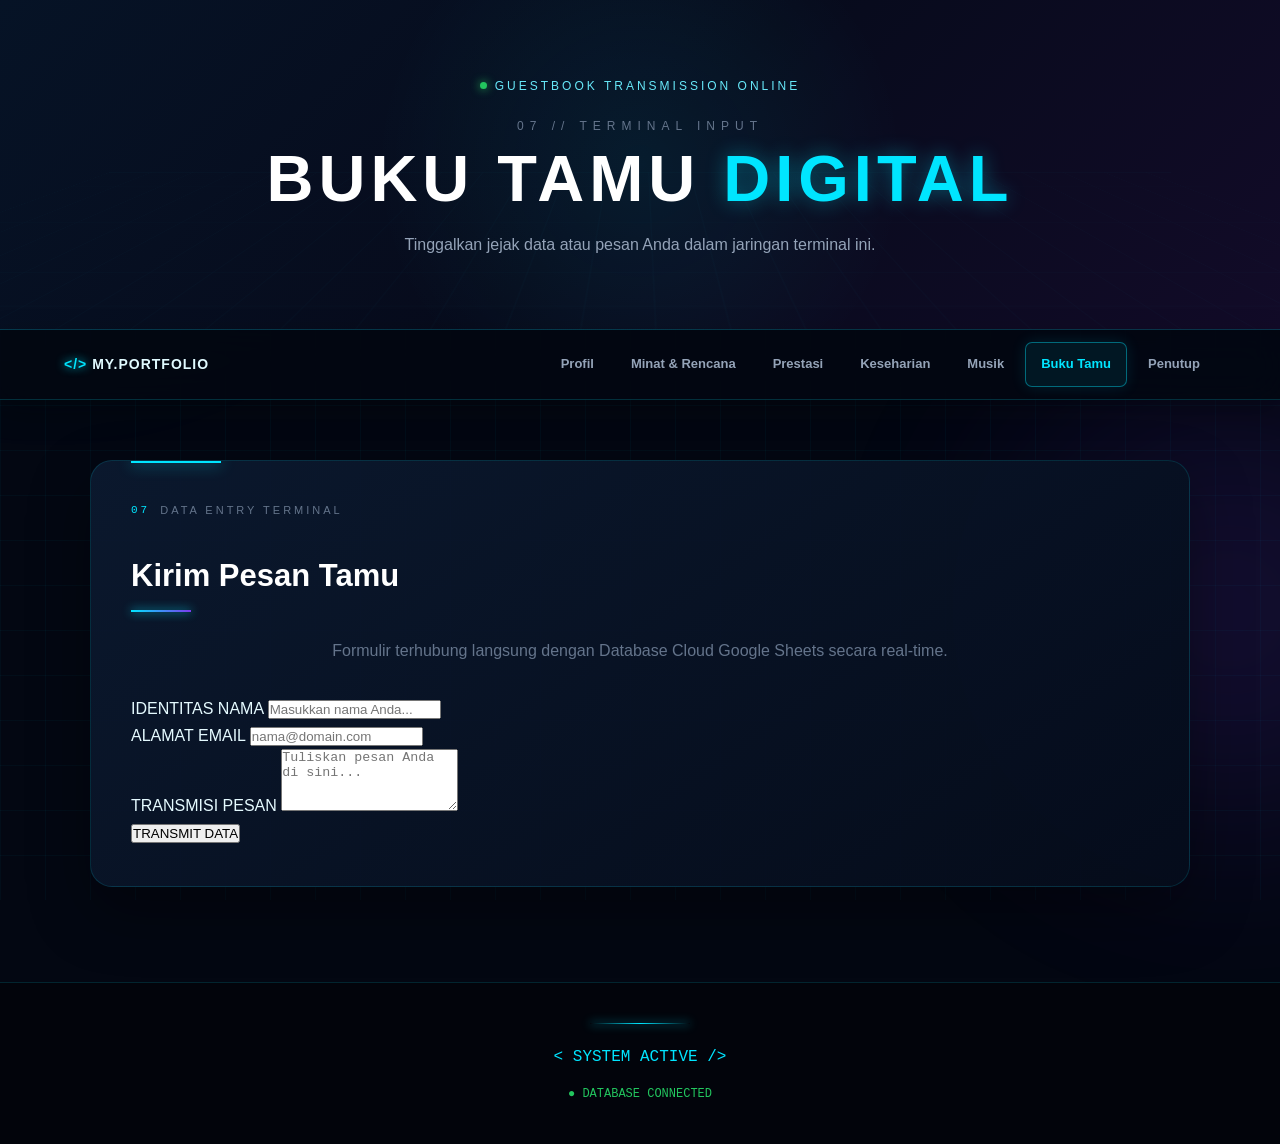
==== bukutamu.html @ 268a797f "Add initial HTML structure for digital guestbook" ====
<!DOCTYPE html>
<html lang="id">
<head>
    <meta charset="UTF-8">
    <meta name="viewport" content="width=device-width, initial-scale=1.0">
    <title>Buku Tamu Digital | Cyber System</title>
    <link rel="stylesheet" href="css/style.css">
</head>
<body>

    <div class="background-glow glow-one"></div>
    <div class="background-glow glow-two"></div>

    <header class="page-hero">
        <div class="hero-grid"></div>
        <div class="page-hero-content">
            <div class="system-status">
                <span class="status-dot"></span>
                GUESTBOOK TRANSMISSION ONLINE
            </div>
            <p class="small-title">07 // TERMINAL INPUT</p>
            <h1>BUKU TAMU <span>DIGITAL</span></h1>
            <p>Tinggalkan jejak data atau pesan Anda dalam jaringan terminal ini.</p>
        </div>
    </header>

    <nav>
        <div class="nav-logo">
            <span>&lt;/&gt;</span> MY.PORTFOLIO
        </div>
        <div class="nav-menu">
            <a href="index.html">Profil</a>
            <a href="minat.html">Minat & Rencana</a>
            <a href="prestasi.html">Prestasi</a>
            <a href="keseharian.html">Keseharian</a>
            <a href="lagu.html">Musik</a>
            <a href="bukutamu.html" class="active">Buku Tamu</a>
            <a href="penutup.html">Penutup</a>
        </div>
    </nav>

    <main>
        <section class="content-panel reveal">
            <div class="panel-label">
                <span>07</span> DATA ENTRY TERMINAL
            </div>
            <h2 class="section-title">Kirim Pesan Tamu</h2>
            <div class="line-decoration"></div>
            <p class="section-description">Formulir terhubung langsung dengan Database Cloud Google Sheets secara real-time.</p>

            <form id="cyberGuestbookForm" class="cyber-form">
                <div class="form-group">
                    <label for="nama">IDENTITAS NAMA</label>
                    <input type="text" id="nama" name="nama" placeholder="Masukkan nama Anda..." required>
                </div>

                <div class="form-group">
                    <label for="email">ALAMAT EMAIL</label>
                    <input type="email" id="email" name="email" placeholder="nama@domain.com" required>
                </div>

                <div class="form-group">
                    <label for="pesan">TRANSMISI PESAN</label>
                    <textarea id="pesan" name="pesan" rows="4" placeholder="Tuliskan pesan Anda di sini..." required></textarea>
                </div>

                <button type="submit" id="submitBtn" class="cyber-button">
                    <span>TRANSMIT DATA</span>
                </button>
            </form>

            <div id="responseMessage" class="status-message"></div>
        </section>
    </main>

    <footer>
        <div class="footer-line"></div>
        <p class="footer-logo">&lt; SYSTEM ACTIVE /&gt;</p>
        <p class="footer-status">● DATABASE CONNECTED</p>
    </footer>

    <script src="script.js"></script>
    <script src="js/guestbook.js"></script>
</body>
</html>
---- css/style.css ----
/* =====================================================
   CYBER FUTURE PORTFOLIO
===================================================== */

* {
    margin: 0;
    padding: 0;
    box-sizing: border-box;
}


html {
    scroll-behavior: smooth;
}


body {

    font-family:
        "Segoe UI",
        Arial,
        sans-serif;

    background: #030712;

    color: #e5faff;

    line-height: 1.7;

    overflow-x: hidden;

}


/* =====================================================
   BACKGROUND GRID
===================================================== */

body::before {

    content: "";

    position: fixed;

    inset: 0;

    z-index: -5;

    background-image:

        linear-gradient(
            rgba(0, 229, 255, 0.035) 1px,
            transparent 1px
        ),

        linear-gradient(
            90deg,
            rgba(0, 229, 255, 0.035) 1px,
            transparent 1px
        );

    background-size: 45px 45px;

}


/* =====================================================
   BACKGROUND GLOW
===================================================== */

.background-glow {

    position: fixed;

    width: 400px;

    height: 400px;

    border-radius: 50%;

    filter: blur(120px);

    pointer-events: none;

    z-index: -4;

    opacity: 0.16;

}


.glow-one {

    background: #00e5ff;

    top: -150px;

    left: -150px;

}


.glow-two {

    background: #7c3aed;

    right: -150px;

    bottom: 10%;

}


/* =====================================================
   HEADER
===================================================== */

.hero {

    min-height: 420px;

    position: relative;

    display: flex;

    align-items: center;

    justify-content: center;

    text-align: center;

    overflow: hidden;

    background:

        radial-gradient(
            circle at center,
            rgba(0, 229, 255, 0.09),
            transparent 35%
        ),

        linear-gradient(
            135deg,
            #061326,
            #070b1c,
            #120b28
        );

    border-bottom:
        1px solid
        rgba(0, 229, 255, 0.25);

}


/* garis scan */

.hero::after {

    content: "";

    position: absolute;

    width: 100%;

    height: 1px;

    background: #00e5ff;

    box-shadow:
        0 0 15px #00e5ff;

    opacity: 0.4;

    animation: scan 5s linear infinite;

}


@keyframes scan {

    0% {
        top: 20%;
    }

    50% {
        top: 80%;
    }

    100% {
        top: 20%;
    }

}


.hero-grid {

    position: absolute;

    inset: 0;

    background-image:

        linear-gradient(
            rgba(0, 229, 255, 0.04) 1px,
            transparent 1px
        ),

        linear-gradient(
            90deg,
            rgba(0, 229, 255, 0.04) 1px,
            transparent 1px
        );

    background-size: 50px 50px;

    transform:
        perspective(500px)
        rotateX(55deg)
        scale(1.5);

    transform-origin: center bottom;

    opacity: 0.35;

}


.hero-content {

    position: relative;

    z-index: 2;

}


.system-status {

    display: inline-flex;

    align-items: center;

    gap: 8px;

    color: #67e8f9;

    font-size: 12px;

    letter-spacing: 3px;

    margin-bottom: 20px;

}


.status-dot {

    width: 7px;

    height: 7px;

    background: #22c55e;

    border-radius: 50%;

    box-shadow:
        0 0 10px #22c55e;

    animation: pulse 1.5s infinite;

}


@keyframes pulse {

    0%,
    100% {
        opacity: 1;
        transform: scale(1);
    }

    50% {
        opacity: 0.5;
        transform: scale(1.5);
    }

}


.small-title {

    color: #64748b;

    font-size: 12px;

    letter-spacing: 6px;

    margin-bottom: 10px;

}


.hero h1 {

    font-size: clamp(40px, 8vw, 76px);

    line-height: 1;

    letter-spacing: 8px;

    color: white;

    text-shadow:

        0 0 10px rgba(0, 229, 255, 0.5),

        0 0 40px rgba(0, 229, 255, 0.2);

}


.hero h1 span {

    color: #00e5ff;

}


.hero-subtitle {

    max-width: 600px;

    margin: 25px auto;

    color: #94a3b8;

    font-size: 16px;

}


.hero-line {

    width: 100px;

    height: 2px;

    margin: auto;

    background:
        linear-gradient(
            90deg,
            transparent,
            #00e5ff,
            transparent
        );

    box-shadow:
        0 0 12px #00e5ff;

}


/* =====================================================
   NAVIGATION
===================================================== */

nav {

    position: sticky;

    top: 0;

    z-index: 1000;

    min-height: 70px;

    display: flex;

    justify-content: space-between;

    align-items: center;

    gap: 20px;

    padding: 12px 5%;

    background:
        rgba(3, 7, 18, 0.88);

    backdrop-filter: blur(18px);

    border-bottom:
        1px solid
        rgba(0, 229, 255, 0.18);

    box-shadow:
        0 10px 30px rgba(0, 0, 0, 0.3);

}


.nav-logo {

    color: #e0faff;

    font-size: 14px;

    font-weight: bold;

    letter-spacing: 1px;

    white-space: nowrap;

}


.nav-logo span {

    color: #00e5ff;

    text-shadow:
        0 0 10px #00e5ff;

}


.nav-menu {

    display: flex;

    align-items: center;

    justify-content: center;

    flex-wrap: wrap;

    gap: 5px;

}


.nav-menu a {

    position: relative;

    padding: 10px 15px;

    color: #94a3b8;

    text-decoration: none;

    font-size: 13px;

    font-weight: 600;

    border: 1px solid transparent;

    border-radius: 7px;

    transition: 0.3s;

}


.nav-menu a:hover {

    color: #00e5ff;

    background:
        rgba(0, 229, 255, 0.06);

    border-color:
        rgba(0, 229, 255, 0.25);

    box-shadow:
        0 0 15px
        rgba(0, 229, 255, 0.08);

}


.nav-menu a.active {

    color: #00e5ff;

    background:
        rgba(0, 229, 255, 0.08);

    border-color:
        rgba(0, 229, 255, 0.4);

    box-shadow:
        0 0 15px
        rgba(0, 229, 255, 0.12);

}


/* =====================================================
   MAIN
===================================================== */

main {

    width: min(1100px, 92%);

    margin: auto;

    padding: 60px 0;

}


/* =====================================================
   PANELS
===================================================== */

.profile-panel,
.content-panel,
.future-panel {

    position: relative;

    background:

        linear-gradient(
            145deg,
            rgba(11, 25, 47, 0.96),
            rgba(5, 12, 27, 0.96)
        );

    border:
        1px solid
        rgba(0, 229, 255, 0.14);

    border-radius: 22px;

    padding: 40px;

    margin-bottom: 35px;

    overflow: hidden;

    box-shadow:
        0 25px 60px rgba(0, 0, 0, 0.35);

}


/* garis atas */

.profile-panel::before,
.content-panel::before,
.future-panel::before {

    content: "";

    position: absolute;

    top: 0;

    left: 40px;

    width: 90px;

    height: 2px;

    background: #00e5ff;

    box-shadow:
        0 0 15px #00e5ff;

}


/* =====================================================
   PANEL LABEL
===================================================== */

.panel-label {

    display: flex;

    align-items: center;

    gap: 10px;

    color: #64748b;

    font-size: 11px;

    letter-spacing: 3px;

    margin-bottom: 30px;

}


.panel-label span {

    color: #00e5ff;

    font-family: monospace;

}


/* =====================================================
   PROFILE
===================================================== */

.profile-content {

    display: grid;

    grid-template-columns:
        0.8fr 1.2fr;

    align-items: center;

    gap: 70px;

}


/* =====================================================
   PROFILE VISUAL
===================================================== */

.profile-visual {

    position: relative;

    width: 280px;

    height: 280px;

    margin: auto;

    transition:
        transform 0.2s ease-out;

}


/* foto */

.profile-frame {

    position: absolute;

    inset: 35px;

    z-index: 5;

    padding: 6px;

    border-radius: 50%;

    background:
        linear-gradient(
            135deg,
            #00e5ff,
            #7c3aed
        );

    box-shadow:

        0 0 20px
        rgba(0, 229, 255, 0.5),

        0 0 60px
        rgba(124, 58, 237, 0.2);

}


.foto-profil {

    width: 100%;

    height: 100%;

    display: block;

    object-fit: cover;

    border-radius: 50%;

    border:
        4px solid
        #061326;

}


/* glow belakang */

.profile-glow {

    position: absolute;

    inset: 30px;

    border-radius: 50%;

    background:
        #00e5ff;

    filter: blur(50px);

    opacity: 0.12;

}


/* ring */

.scan-ring {

    position: absolute;

    border-radius: 50%;

    border: 1px solid
        rgba(0, 229, 255, 0.35);

}


.ring-one {

    inset: 10px;

    border-left-color:
        #00e5ff;

    border-right-color:
        transparent;

    animation:
        rotate 8s linear infinite;

}


.ring-two {

    inset: 0;

    border-top-color:
        #7c3aed;

    border-bottom-color:
        transparent;

    animation:
        rotate-reverse 12s linear infinite;

}


@keyframes rotate {

    from {
        transform: rotate(0deg);
    }

    to {
        transform: rotate(360deg);
    }

}


@keyframes rotate-reverse {

    from {
        transform: rotate(360deg);
    }

    to {
        transform: rotate(0deg);
    }

}


/* =====================================================
   CORNER
===================================================== */

.profile-corner {

    position: absolute;

    width: 20px;

    height: 20px;

    border-color: #00e5ff;

    z-index: 10;

}


.corner-one {

    top: 25px;
    left: 25px;

    border-top: 2px solid;
    border-left: 2px solid;

}


.corner-two {

    top: 25px;
    right: 25px;

    border-top: 2px solid;
    border-right: 2px solid;

}


.corner-three {

    bottom: 25px;
    left: 25px;

    border-bottom: 2px solid;
    border-left: 2px solid;

}


.corner-four {

    bottom: 25px;
    right: 25px;

    border-bottom: 2px solid;
    border-right: 2px solid;

}


/* =====================================================
   PROFILE INFO
===================================================== */

.hello {

    color: #00e5ff !important;

    font-size: 12px;

    letter-spacing: 4px;

    margin-bottom: 5px !important;

}


.profile-info h2 {

    font-size: 46px;

    color: white;

    line-height: 1.1;

    margin-bottom: 10px;

}


.typing-line {

    display: flex;

    gap: 10px;

    flex-wrap: wrap;

    color: #a5f3fc;

    font-size: 13px;

    margin-bottom: 25px;

}


.typing-line i {

    color: #7c3aed;

}


.profile-info > p {

    color: #94a3b8;

    font-size: 15px;

}


.profile-info strong {

    color: #00e5ff;

}


/* =====================================================
   PROFILE STATS
===================================================== */

.profile-stats {

    display: flex;

    gap: 15px;

    margin-top: 30px;

}


.profile-stats div {

    min-width: 90px;

    padding: 12px;

    background:
        rgba(0, 229, 255, 0.04);

    border:
        1px solid
        rgba(0, 229, 255, 0.12);

    border-radius: 10px;

}


.profile-stats strong {

    display: block;

    color: #00e5ff;

    font-size: 20px;

}


.profile-stats span {

    color: #64748b;

    font-size: 9px;

    letter-spacing: 1px;

}


/* =====================================================
   SECTION TITLE
===================================================== */

.section-title {

    color: white;

    font-size: 31px;

    margin-bottom: 8px;

}


.line-decoration {

    width: 60px;

    height: 2px;

    background:
        linear-gradient(
            90deg,
            #00e5ff,
            #7c3aed
        );

    box-shadow:
        0 0 10px #00e5ff;

    margin-bottom: 25px;

}


.section-description {

    text-align: center;

    color: #64748b !important;

    margin-bottom: 30px;

}


/* =====================================================
   QUOTE
===================================================== */

.quote-box {

    position: relative;

    margin-top: 30px;

    padding: 20px 25px;

    border-left:
        2px solid #00e5ff;

    background:
        rgba(0, 229, 255, 0.035);

}


.quote-icon {

    position: absolute;

    top: -12px;

    left: 10px;

    color: #00e5ff;

    font-size: 30px;

}


.quote-box p {

    color: #b8f6ff;

    font-style: italic;

    margin: 0;

}


/* =====================================================
   SKILLS GRID
===================================================== */

.skills-grid {

    display: grid;

    grid-template-columns:
        repeat(2, 1fr);

    gap: 20px;

}


/* =====================================================
   SKILL CARD
===================================================== */

.skill-card {

    position: relative;

    display: flex;

    align-items: center;

    gap: 16px;

    min-height: 145px;

    padding: 22px;

    background:
        linear-gradient(
            145deg,
            rgba(13, 31, 56, 0.95),
            rgba(5, 13, 28, 0.95)
        );

    border:
        1px solid
        rgba(0, 229, 255, 0.12);

    border-radius: 15px;

    overflow: hidden;

    transition:
        transform 0.15s ease,
        border 0.3s ease,
        box-shadow 0.3s ease;

    transform-style: preserve-3d;

}


.skill-card::before {

    content: "";

    position: absolute;

    top: 0;
    left: 0;

    width: 3px;

    height: 100%;

    background:
        linear-gradient(
            #00e5ff,
            #7c3aed
        );

    box-shadow:
        0 0 12px #00e5ff;

}


.skill-card::after {

    content: "";

    position: absolute;

    width: 120px;

    height: 120px;

    right: -60px;

    bottom: -60px;

    border-radius: 50%;

    background:
        rgba(0, 229, 255, 0.06);

    filter: blur(20px);

}


.skill-card:hover {

    border-color:
        rgba(0, 229, 255, 0.5);

    box-shadow:
        0 15px 40px
        rgba(0, 229, 255, 0.1);

}


/* =====================================================
   SKILL NUMBER
===================================================== */

.skill-number {

    position: absolute;

    top: 8px;

    right: 15px;

    color:
        rgba(0, 229, 255, 0.15);

    font-family: monospace;

    font-size: 12px;

}


/* =====================================================
   SKILL ICON
===================================================== */

.skill-icon {

    position: relative;

    width: 62px;

    height: 62px;

    min-width: 62px;

    display: flex;

    align-items: center;

    justify-content: center;

    border-radius: 14px;

    font-size: 27px;

    color: white;

    border:
        1px solid
        rgba(255,255,255,0.15);

    box-shadow:
        inset 0 0 15px
        rgba(255,255,255,0.08),

        0 0 20px
        rgba(0,229,255,0.08);

    transform: translateZ(25px);

}


.freefire {

    background:
        linear-gradient(
            135deg,
            #ef4444,
            #7f1d1d
        );

}


.desain {

    background:
        linear-gradient(
            135deg,
            #ec4899,
            #6d28d9
        );

}


.merakit {

    background:
        linear-gradient(
            135deg,
            #f59e0b,
            #92400e
        );

}


.iot {

    background:
        linear-gradient(
            135deg,
            #06b6d4,
            #075985
        );

}


.olahraga {

    background:
        linear-gradient(
            135deg,
            #22c55e,
            #166534
        );

}


.coding {

    background:
        linear-gradient(
            135deg,
            #6366f1,
            #312e81
        );

    font-family: monospace;

    font-size: 18px;

    font-weight: bold;

}


/* =====================================================
   SKILL INFO
===================================================== */

.skill-info {

    position: relative;

    z-index: 2;

}


.skill-info h3 {

    color: white;

    font-size: 18px;

    margin-bottom: 5px;

}


.skill-info p {

    color: #718b98;

    font-size: 13px;

    line-height: 1.5;

    margin: 0;

}


/* =====================================================
   ARROW
===================================================== */

.card-arrow {

    position: absolute;

    right: 18px;

    bottom: 12px;

    color:
        rgba(0, 229, 255, 0.35);

    font-size: 20px;

    transition: 0.3s;

}


.skill-card:hover .card-arrow {

    color: #00e5ff;

    transform:
        translateX(5px);

}


/* =====================================================
   FUTURE PANEL
===================================================== */

.future-panel {

    text-align: center;

    padding: 70px 30px;

    background:

        radial-gradient(
            circle at center,
            rgba(0,229,255,0.1),
            transparent 45%
        ),

        linear-gradient(
            135deg,
            #07152b,
            #100b26
        );

}


.future-icon {

    display: flex;

    align-items: center;

    justify-content: center;

    width: 55px;

    height: 55px;

    margin: auto;

    border-radius: 50%;

    color: #00e5ff;

    border:
        1px solid
        rgba(0,229,255,0.4);

    box-shadow:
        0 0 25px
        rgba(0,229,255,0.2);

}


.future-label {

    color: #64748b !important;

    font-size: 11px;

    letter-spacing: 4px;

    margin: 20px 0 10px !important;

}


.future-content h2 {

    color: white;

    font-size: clamp(30px, 5vw, 50px);

    line-height: 1.1;

    margin-bottom: 20px;

}


.future-content > p:last-child {

    max-width: 600px;

    margin: auto;

    color: #94a3b8;

}


/* =====================================================
   FOOTER
===================================================== */

footer {

    position: relative;

    text-align: center;

    padding: 40px 20px;

    background: #02040b;

    border-top:
        1px solid
        rgba(0,229,255,0.15);

}


.footer-line {

    width: 100px;

    height: 1px;

    margin: 0 auto 20px;

    background:
        linear-gradient(
            90deg,
            transparent,
            #00e5ff,
            transparent
        );

    box-shadow:
        0 0 10px #00e5ff;

}


.footer-logo {

    color: #00e5ff;

    font-family: monospace;

    font-size: 16px;

    margin-bottom: 5px;

}


footer p {

    color: #475569;

    font-size: 12px;

}


.footer-status {

    margin-top: 12px;

    color: #22c55e !important;

    font-family: monospace;

}


/* =====================================================
   REVEAL ANIMATION
===================================================== */

.reveal {

    opacity: 0;

    transform:
        translateY(40px);

    transition:
        opacity 0.8s ease,
        transform 0.8s ease;

}


.reveal.show {

    opacity: 1;

    transform:
        translateY(0);

}


/* =====================================================
   MOBILE
===================================================== */

@media (max-width: 850px) {

    nav {

        justify-content: center;

        flex-direction: column;

    }


    .nav-menu {

        width: 100%;

    }


    .nav-menu a {

        flex: 1;

        text-align: center;

    }


    .profile-content {

        grid-template-columns: 1fr;

        gap: 35px;

    }


    .skills-grid {

        grid-template-columns: 1fr;

    }

}


@media (max-width: 600px) {

    .hero {

        min-height: 350px;

    }


    .hero h1 {

        font-size: 39px;

        letter-spacing: 4px;

    }


    .hero-subtitle {

        font-size: 14px;

    }


    main {

        width: 94%;

        padding: 35px 0;

    }


    .profile-panel,
    .content-panel,
    .future-panel {

        padding: 25px 18px;

        border-radius: 16px;

    }


    .profile-visual {

        width: 230px;

        height: 230px;

    }


    .profile-info {

        text-align: center;

    }


    .profile-info h2 {

        font-size: 35px;

    }


    .typing-line {

        justify-content: center;

    }


    .profile-stats {

        justify-content: center;

        flex-wrap: wrap;

    }


    .skill-card {

        min-height: 130px;

        padding: 20px 16px;

    }


    .skill-icon {

        width: 55px;

        height: 55px;

        min-width: 55px;

        font-size: 23px;

    }


    .skill-info h3 {

        font-size: 16px;

    }


    .skill-info p {

        font-size: 12px;

    }


    .nav-menu {

        display: grid;

        grid-template-columns:
            repeat(2, 1fr);

        width: 100%;

    }


    .nav-menu a {

        width: 100%;

    }

}
/* =====================================================
   ADDITIONAL PAGES
   MINAT / PRESTASI / KESEHARIAN / PENUTUP
===================================================== */


/* =====================================================
   PAGE HERO
===================================================== */

.page-hero {

    position: relative;

    min-height: 330px;

    display: flex;

    align-items: center;

    justify-content: center;

    text-align: center;

    overflow: hidden;

    background:

        radial-gradient(
            circle at center,
            rgba(0,229,255,0.08),
            transparent 40%
        ),

        linear-gradient(
            135deg,
            #061326,
            #070b1c,
            #120b28
        );

    border-bottom:
        1px solid
        rgba(0,229,255,0.2);

}


.page-hero-content {

    position: relative;

    z-index: 5;

    padding: 40px 20px;

}


.page-hero h1 {

    color: white;

    font-size:
        clamp(38px, 7vw, 65px);

    line-height: 1;

    letter-spacing: 5px;

}


.page-hero h1 span {

    color: #00e5ff;

    text-shadow:
        0 0 20px
        rgba(0,229,255,0.4);

}


.page-hero-content > p:last-child {

    max-width: 650px;

    margin:
        20px auto 0;

    color: #94a3b8;

}


/* =====================================================
   INTEREST
===================================================== */

.interest-grid {

    display: grid;

    grid-template-columns:
        repeat(2, 1fr);

    gap: 20px;

}


.interest-card {

    position: relative;

    padding: 30px;

    background:
        linear-gradient(
            145deg,
            rgba(12,31,55,0.9),
            rgba(5,13,28,0.95)
        );

    border:
        1px solid
        rgba(0,229,255,0.12);

    border-radius: 16px;

    overflow: hidden;

    transition:
        0.35s;

}


.interest-card:hover {

    transform:
        translateY(-8px);

    border-color:
        rgba(0,229,255,0.45);

    box-shadow:
        0 15px 40px
        rgba(0,229,255,0.1);

}


.interest-number {

    position: absolute;

    right: 20px;

    top: 15px;

    font-family: monospace;

    color:
        rgba(0,229,255,0.2);

}


.interest-icon {

    width: 60px;

    height: 60px;

    display: flex;

    align-items: center;

    justify-content: center;

    margin-bottom: 20px;

    border-radius: 14px;

    background:
        linear-gradient(
            135deg,
            rgba(0,229,255,0.15),
            rgba(124,58,237,0.15)
        );

    border:
        1px solid
        rgba(0,229,255,0.25);

    font-size: 27px;

    box-shadow:
        0 0 20px
        rgba(0,229,255,0.08);

}


.interest-card h3 {

    color: white;

    font-size: 20px;

    margin-bottom: 8px;

}


.interest-card p {

    color: #718b98;

    font-size: 14px;

}


/* =====================================================
   TIMELINE
===================================================== */

.timeline {

    position: relative;

    max-width: 800px;

    margin: 40px auto 0;

}


.timeline::before {

    content: "";

    position: absolute;

    left: 28px;

    top: 10px;

    bottom: 10px;

    width: 1px;

    background:
        linear-gradient(
            #00e5ff,
            #7c3aed,
            transparent
        );

    box-shadow:
        0 0 10px
        rgba(0,229,255,0.5);

}


.timeline-item {

    position: relative;

    display: flex;

    gap: 30px;

    margin-bottom: 35px;

}


.timeline-point {

    position: relative;

    z-index: 2;

    width: 57px;

    height: 57px;

    min-width: 57px;

    display: flex;

    align-items: center;

    justify-content: center;

    border-radius: 50%;

    background: #07152d;

    border:
        1px solid
        #00e5ff;

    color: #00e5ff;

    font-family: monospace;

    box-shadow:
        0 0 20px
        rgba(0,229,255,0.2);

}


.timeline-content {

    flex: 1;

    padding: 22px;

    background:
        rgba(0,229,255,0.025);

    border:
        1px solid
        rgba(0,229,255,0.12);

    border-radius: 12px;

}


.timeline-content span {

    color: #00e5ff;

    font-size: 10px;

    letter-spacing: 2px;

}


.timeline-content h3 {

    color: white;

    margin:
        5px 0;

}


.timeline-content p {

    color: #718b98;

    font-size: 14px;

}


/* =====================================================
   MISSION
===================================================== */

.mission-panel {

    position: relative;

    padding: 65px 30px;

    margin-bottom: 35px;

    text-align: center;

    border-radius: 22px;

    border:
        1px solid
        rgba(0,229,255,0.25);

    background:

        radial-gradient(
            circle,
            rgba(0,229,255,0.1),
            transparent 55%
        ),

        #071225;

    overflow: hidden;

}


.mission-icon {

    font-size: 45px;

    margin-bottom: 15px;

    filter:
        drop-shadow(
            0 0 15px
            #00e5ff
        );

}


.mission-panel > p {

    color: #00e5ff;

    font-size: 11px;

    letter-spacing: 4px;

}


.mission-panel h2 {

    color: white;

    font-size:
        clamp(25px, 5vw, 45px);

    line-height: 1.2;

    margin-top: 12px;

}


/* =====================================================
   CERTIFICATE
===================================================== */

.certificate-grid {

    display: grid;

    grid-template-columns:
        repeat(2, 1fr);

    gap: 25px;

}


.certificate-card {

    position: relative;

    overflow: hidden;

    border-radius: 16px;

    background:
        #071225;

    border:
        1px solid
        rgba(0,229,255,0.13);

    transition:
        0.35s;

}


.certificate-card:hover {

    transform:
        translateY(-8px);

    border-color:
        rgba(0,229,255,0.45);

    box-shadow:
        0 20px 50px
        rgba(0,229,255,0.12);

}


.certificate-image {

    position: relative;

    height: 260px;

    overflow: hidden;

    background: #020617;

}


.certificate-image img {

    width: 100%;

    height: 100%;

    object-fit: cover;

    transition:
        transform 0.5s ease;

}


.certificate-card:hover
.certificate-image img {

    transform:
        scale(1.06);

}


.image-overlay {

    position: absolute;

    inset: 0;

    display: flex;

    align-items: center;

    justify-content: center;

    color: #00e5ff;

    background:
        rgba(0,10,25,0.55);

    opacity: 0;

    transition:
        0.3s;

    font-family: monospace;

    letter-spacing: 3px;

}


.certificate-card:hover
.image-overlay {

    opacity: 1;

}


.certificate-info {

    padding: 20px;

}


.certificate-info > span {

    color: #00e5ff;

    font-size: 10px;

    letter-spacing: 2px;

}


.certificate-info h3 {

    color: white;

    margin: 5px 0;

}


.certificate-info p {

    color: #718b98;

    font-size: 13px;

}


/* =====================================================
   ACHIEVEMENT QUOTE
===================================================== */

.achievement-quote {

    display: flex;

    align-items: center;

    justify-content: space-between;

    gap: 30px;

    padding: 35px;

    margin-bottom: 35px;

    background:
        linear-gradient(
            135deg,
            rgba(0,229,255,0.06),
            rgba(124,58,237,0.08)
        );

    border:
        1px solid
        rgba(0,229,255,0.15);

    border-radius: 18px;

}


.achievement-quote span {

    color: #00e5ff;

    font-size: 10px;

    letter-spacing: 3px;

}


.achievement-quote h2 {

    color: white;

    margin-top: 7px;

}


.achievement-symbol {

    font-size: 50px;

    color: #00e5ff;

    text-shadow:
        0 0 20px
        rgba(0,229,255,0.5);

}


/* =====================================================
   PHOTO GALLERY
===================================================== */

.photo-gallery {

    display: grid;

    grid-template-columns:
        repeat(2, 1fr);

    grid-auto-rows: 280px;

    gap: 18px;

}


.daily-photo {

    position: relative;

    overflow: hidden;

    border-radius: 16px;

    border:
        1px solid
        rgba(0,229,255,0.15);

    background: #020617;

}


.daily-photo img {

    width: 100%;

    height: 100%;

    object-fit: cover;

    transition:
        transform 0.6s ease;

}


.daily-photo:hover img {

    transform:
        scale(1.08);

}


.photo-large {

    grid-row:
        span 2;

}


.photo-wide {

    grid-column:
        span 2;

}


.photo-caption {

    position: absolute;

    left: 0;

    right: 0;

    bottom: 0;

    padding: 25px 20px 18px;

    background:
        linear-gradient(
            transparent,
            rgba(0,0,0,0.9)
        );

    transform:
        translateY(15px);

    transition:
        0.3s;

}


.daily-photo:hover
.photo-caption {

    transform:
        translateY(0);

}


.photo-caption span {

    color: #00e5ff;

    font-family: monospace;

    font-size: 10px;

    letter-spacing: 2px;

}


.photo-caption h3 {

    color: white;

    margin-top: 4px;

}


/* =====================================================
   MEMORY
===================================================== */

.memory-panel {

    text-align: center;

    padding: 55px 25px;

    margin-bottom: 35px;

    border-radius: 20px;

    border:
        1px solid
        rgba(0,229,255,0.15);

    background:
        rgba(0,229,255,0.035);

}


.memory-icon {

    color: #00e5ff;

    font-size: 35px;

    margin-bottom: 10px;

}


.memory-panel h2 {

    color: white;

    font-size: 30px;

}


.memory-panel p {

    color: #718b98;

    margin-top: 8px;

}


/* =====================================================
   FINAL PAGE
===================================================== */

.final-panel {

    padding: 80px 30px;

    text-align: center;

    border:
        1px solid
        rgba(0,229,255,0.2);

    background:

        radial-gradient(
            circle at center,
            rgba(0,229,255,0.08),
            transparent 50%
        ),

        #071225;

    border-radius: 25px;

}


.final-circle {

    width: 100px;

    height: 100px;

    margin:
        0 auto 25px;

    display: flex;

    align-items: center;

    justify-content: center;

    border-radius: 50%;

    border:
        2px solid
        #00e5ff;

    color: #00e5ff;

    font-size: 45px;

    box-shadow:

        0 0 20px
        rgba(0,229,255,0.4),

        inset 0 0 20px
        rgba(0,229,255,0.08);

    animation:
        finalPulse 2s infinite;

}


@keyframes finalPulse {

    0%,
    100% {

        box-shadow:
            0 0 20px
            rgba(0,229,255,0.4);

    }

    50% {

        box-shadow:
            0 0 45px
            rgba(0,229,255,0.65);

    }

}


.system-complete {

    color: #22c55e;

    font-family: monospace;

    font-size: 11px;

    letter-spacing: 4px;

}


.final-system h2 {

    color: white;

    font-size:
        clamp(40px, 7vw, 70px);

    margin: 8px 0 20px;

}


.final-text {

    max-width: 650px;

    margin: auto;

    color: #94a3b8;

}


.final-divider {

    width: 100px;

    height: 1px;

    margin: 35px auto;

    background:
        linear-gradient(
            90deg,
            transparent,
            #00e5ff,
            transparent
        );

}


.motivation > span {

    color: #00e5ff;

    font-size: 10px;

    letter-spacing: 3px;

}


.motivation blockquote {

    max-width: 650px;

    margin: 15px auto 30px;

    color: #d9faff;

    font-size: 20px;

    font-style: italic;

}


.back-button {

    display: inline-block;

    padding: 13px 22px;

    color: #00e5ff;

    text-decoration: none;

    font-family: monospace;

    font-size: 12px;

    border:
        1px solid
        rgba(0,229,255,0.4);

    border-radius: 8px;

    background:
        rgba(0,229,255,0.05);

    transition:
        0.3s;

}


.back-button:hover {

    color: #020617;

    background: #00e5ff;

    box-shadow:
        0 0 25px
        rgba(0,229,255,0.35);

}


/* =====================================================
   FINAL STATUS
===================================================== */

.final-status {

    display: grid;

    grid-template-columns:
        repeat(3, 1fr);

    gap: 15px;

    margin-bottom: 35px;

}


.final-status div {

    padding: 20px;

    text-align: center;

    background:
        rgba(0,229,255,0.035);

    border:
        1px solid
        rgba(0,229,255,0.12);

    border-radius: 12px;

}


.final-status span {

    display: block;

    color: #64748b;

    font-size: 9px;

    letter-spacing: 2px;

}


.final-status strong {

    display: block;

    margin-top: 5px;

    color: #00e5ff;

    font-family: monospace;

}


/* =====================================================
   RESPONSIVE
===================================================== */

@media (max-width: 750px) {

    .interest-grid,
    .certificate-grid {

        grid-template-columns: 1fr;

    }


    .photo-gallery {

        grid-template-columns: 1fr;

        grid-auto-rows: 260px;

    }


    .photo-large {

        grid-row: span 1;

    }


    .photo-wide {

        grid-column: span 1;

    }


    .achievement-quote {

        flex-direction: column;

        text-align: center;

    }


    .final-status {

        grid-template-columns: 1fr;

    }

}


@media (max-width: 600px) {

    .page-hero {

        min-height: 300px;

    }


    .page-hero h1 {

        font-size: 38px;

        letter-spacing: 3px;

    }


    .timeline-item {

        gap: 15px;

    }


    .timeline-point {

        width: 45px;

        height: 45px;

        min-width: 45px;

        font-size: 11px;

    }


    .timeline::before {

        left: 22px;

    }


    .certificate-image {

        height: 220px;

    }


    .final-panel {

        padding:
            55px 20px;

    }


    .motivation blockquote {

        font-size: 17px;

    }

}
/* =====================================================
   SOSIAL MEDIA BUTTONS (INSTAGRAM & TIKTOK)
===================================================== */
.social-links {
    display: flex;
    gap: 15px;
    margin: 20px 0;
    flex-wrap: wrap;
}

.social-btn {
    display: inline-flex;
    align-items: center;
    gap: 10px;
    padding: 10px 22px;
    border-radius: 8px;
    font-size: 14px;
    font-weight: 600;
    text-decoration: none;
    color: #ffffff;
    background: rgba(15, 23, 42, 0.6);
    border: 1px solid rgba(0, 229, 255, 0.3);
    backdrop-filter: blur(8px);
    transition: all 0.3s cubic-bezier(0.4, 0, 0.2, 1);
    cursor: pointer;
}

.social-btn i {
    font-size: 18px;
}

.social-btn:hover {
    transform: translateY(-3px);
    box-shadow: 0 0 15px rgba(0, 229, 255, 0.4);
    border-color: #00e5ff;
    color: #00e5ff;
}

.social-btn.instagram:hover {
    border-color: #e1306c;
    color: #e1306c;
    box-shadow: 0 0 15px rgba(225, 48, 108, 0.4);
}

.social-btn.tiktok:hover {
    border-color: #ff0050;
    color: #ff0050;
    box-shadow: 0 0 15px rgba(255, 0, 80, 0.4);
}


/* =====================================================
   MUSIC PLAYER PANEL & CARDS (LAGU.HTML)
===================================================== */
.music-grid {
    display: grid;
    grid-template-columns: repeat(auto-fit, minmax(300px, 1fr));
    gap: 20px;
    margin-top: 30px;
}

.music-card {
    background: rgba(15, 23, 42, 0.6);
    border: 1px solid rgba(0, 229, 255, 0.2);
    border-radius: 12px;
    padding: 20px;
    display: flex;
    flex-direction: column;
    gap: 15px;
    backdrop-filter: blur(10px);
    transition: all 0.3s ease;
    position: relative;
    overflow: hidden;
}

.music-card:hover {
    border-color: #00e5ff;
    box-shadow: 0 0 20px rgba(0, 229, 255, 0.25);
    transform: translateY(-3px);
}

.music-info {
    display: flex;
    align-items: center;
    gap: 15px;
}

.music-icon {
    font-size: 26px;
    width: 50px;
    height: 50px;
    min-width: 50px;
    background: rgba(0, 229, 255, 0.1);
    border-radius: 10px;
    display: flex;
    align-items: center;
    justify-content: center;
    border: 1px solid rgba(0, 229, 255, 0.3);
    color: #00e5ff;
}

.music-info h3 {
    color: #ffffff;
    font-size: 16px;
    font-weight: 600;
    margin: 0 0 4px 0;
}

.music-info p {
    color: #7dd3fc;
    font-size: 13px;
    margin: 0;
}

/* Custom Style Pemutar Audio Native */
.audio-player {
    width: 100%;
    height: 40px;
    border-radius: 8px;
    outline: none;
    filter: invert(0.9) hue-rotate(180deg); /* Menyesuaikan tema gelap */
}

/* Embed Spotify Responsif */
.music-card iframe {
    border-radius: 12px;
    width: 100%;
}
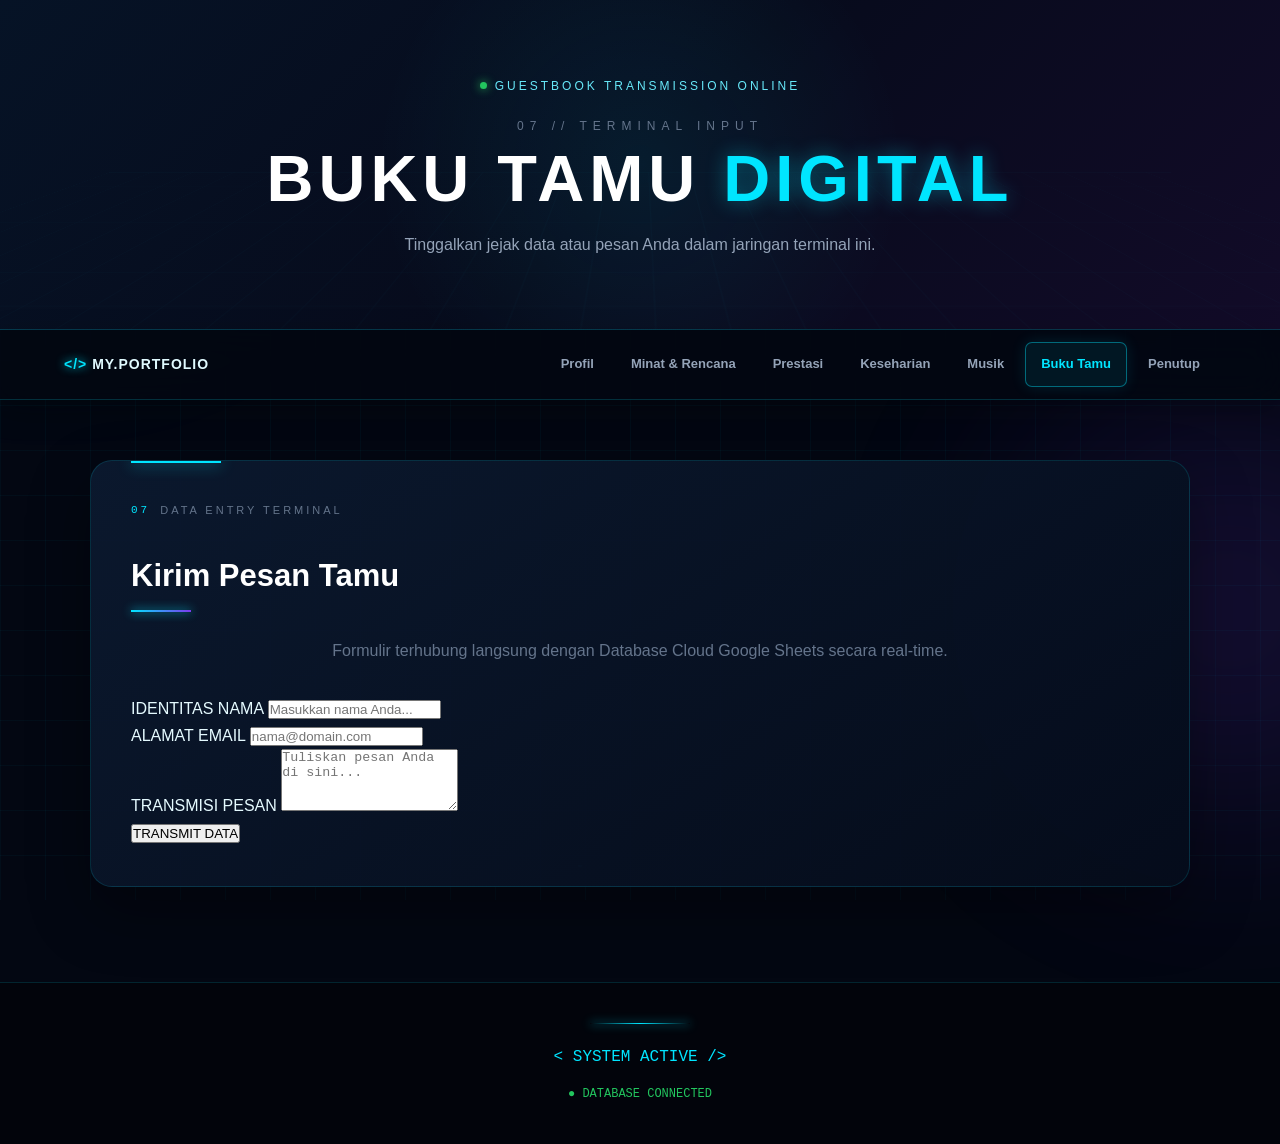
==== commit af64e279: "Update bukutamu.html" ====
--- a/bukutamu.html
+++ b/bukutamu.html
@@ -80,6 +80,6 @@
     </footer>
 
     <script src="script.js"></script>
-    <script src="js/guestbook.js"></script>
+    <script src="guestbook.js"></script>
 </body>
 </html>
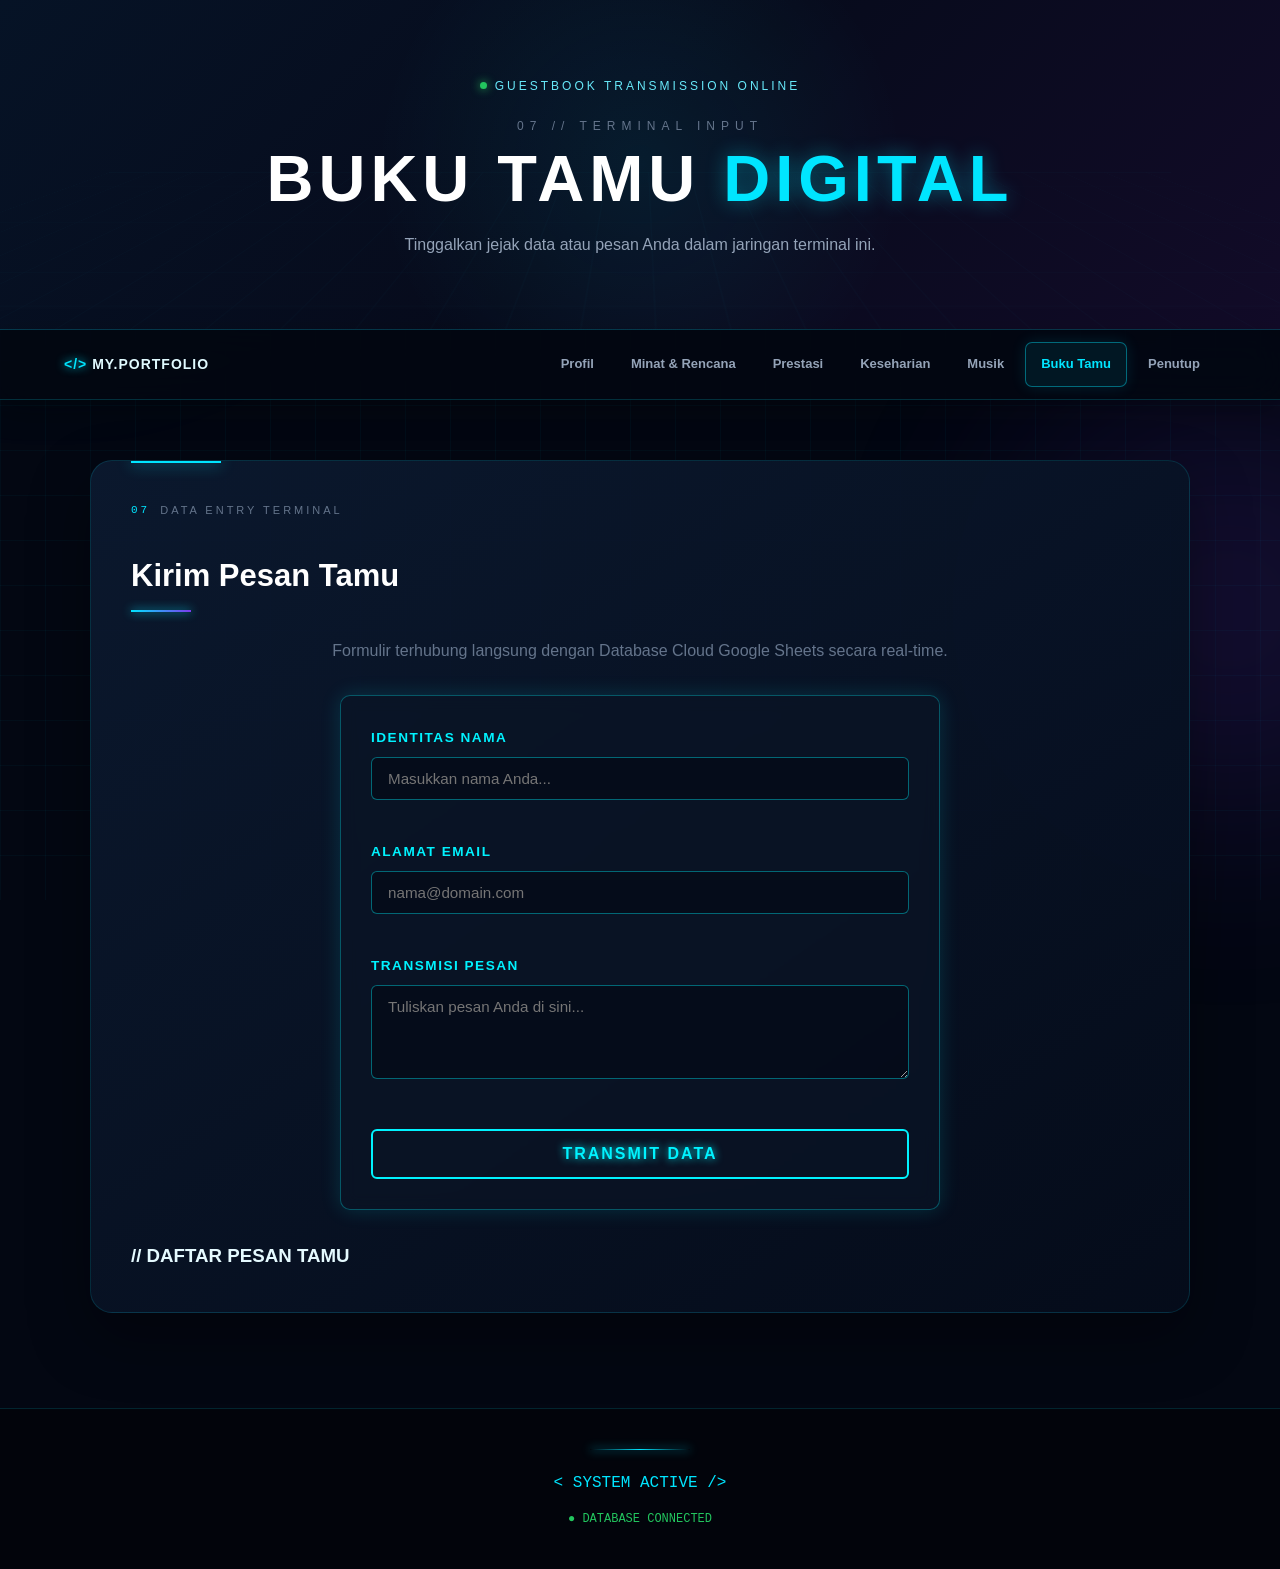
==== commit 2e028905: "Update bukutamu.html" ====
--- a/bukutamu.html
+++ b/bukutamu.html
@@ -68,6 +68,13 @@
                     <span>TRANSMIT DATA</span>
                 </button>
             </form>
+            <!-- Tambahkan ini tepat di bawah tag </form> -->
+<div class="guestbook-list-container">
+    <h3 class="cyber-subtitle">// DAFTAR PESAN TAMU</h3>
+    <div id="guestbookMessages" class="messages-list">
+        <!-- Pesan dari pengunjung akan muncul di sini secara otomatis -->
+    </div>
+</div>
 
             <div id="responseMessage" class="status-message"></div>
         </section>
--- a/css/style.css
+++ b/css/style.css
@@ -3165,4 +3165,193 @@
 .music-card iframe {
     border-radius: 12px;
     width: 100%;
-}+}
+/* --- CYBER FORM STYLING --- */
+.cyber-form {
+    display: flex;
+    flex-direction: column;
+    gap: 20px;
+    margin-top: 25px;
+}
+
+.form-group {
+    display: flex;
+    flex-direction: column;
+    gap: 8px;
+    text-align: left;
+}
+
+.form-group label {
+    font-size: 0.85rem;
+    color: #00f3ff;
+    letter-spacing: 1.5px;
+    font-weight: bold;
+}
+
+.form-group input, 
+.form-group textarea {
+    background: rgba(10, 15, 30, 0.7);
+    border: 1px solid rgba(0, 243, 255, 0.3);
+    border-radius: 6px;
+    padding: 12px 15px;
+    color: #ffffff;
+    font-family: inherit;
+    font-size: 0.95rem;
+    transition: all 0.3s ease;
+}
+
+.form-group input:focus, 
+.form-group textarea:focus {
+    outline: none;
+    border-color: #00f3ff;
+    box-shadow: 0 0 12px rgba(0, 243, 255, 0.4);
+}
+
+.cyber-button {
+    background: transparent;
+    border: 1px solid #00f3ff;
+    color: #00f3ff;
+    padding: 12px 25px;
+    font-size: 1rem;
+    font-weight: bold;
+    letter-spacing: 2px;
+    border-radius: 4px;
+    cursor: pointer;
+    transition: all 0.3s ease;
+    text-shadow: 0 0 5px #00f3ff;
+}
+
+.cyber-button:hover:not(:disabled) {
+    background: #00f3ff;
+    color: #050b14;
+    box-shadow: 0 0 20px rgba(0, 243, 255, 0.6);
+}
+
+.status-message {
+    margin-top: 20px;
+    padding: 12px;
+    border-radius: 4px;
+    font-size: 0.9rem;
+    font-family: monospace;
+    display: none;
+}
+
+.status-message.processing {
+    display: block;
+    background: rgba(255, 255, 0, 0.1);
+    color: #ffff00;
+    border: 1px solid #ffff00;
+}
+
+.status-message.success {
+    display: block;
+    background: rgba(0, 255, 102, 0.1);
+    color: #00ff66;
+    border: 1px solid #00ff66;
+}
+/* ==========================================
+   STYLING FORM BUKU TAMU FUTURISTIK / CYBER
+   ========================================== */
+.cyber-form {
+    max-width: 600px;
+    margin: 30px auto;
+    background: rgba(10, 20, 38, 0.7);
+    border: 1px solid rgba(0, 243, 255, 0.3);
+    padding: 30px;
+    border-radius: 10px;
+    box-shadow: 0 0 20px rgba(0, 243, 255, 0.15);
+    backdrop-filter: blur(8px);
+}
+
+.form-group {
+    display: flex;
+    flex-direction: column;
+    gap: 8px;
+    margin-bottom: 20px;
+    text-align: left;
+}
+
+.form-group label {
+    font-size: 0.85rem;
+    color: #00f3ff;
+    letter-spacing: 1.5px;
+    font-weight: bold;
+    text-transform: uppercase;
+}
+
+.form-group input, 
+.form-group textarea {
+    width: 100%;
+    background: rgba(5, 12, 24, 0.8);
+    border: 1px solid rgba(0, 243, 255, 0.4);
+    border-radius: 6px;
+    padding: 12px 16px;
+    color: #ffffff;
+    font-family: inherit;
+    font-size: 0.95rem;
+    box-sizing: border-box;
+    transition: all 0.3s ease;
+}
+
+.form-group input:focus, 
+.form-group textarea:focus {
+    outline: none;
+    border-color: #00f3ff;
+    box-shadow: 0 0 15px rgba(0, 243, 255, 0.5);
+    background: rgba(8, 20, 40, 0.9);
+}
+
+.cyber-button {
+    width: 100%;
+    background: transparent;
+    border: 2px solid #00f3ff;
+    color: #00f3ff;
+    padding: 14px 28px;
+    font-size: 1rem;
+    font-weight: bold;
+    letter-spacing: 2px;
+    border-radius: 6px;
+    cursor: pointer;
+    transition: all 0.3s ease;
+    text-shadow: 0 0 8px #00f3ff;
+    margin-top: 10px;
+}
+
+.cyber-button:hover:not(:disabled) {
+    background: #00f3ff;
+    color: #050b14;
+    box-shadow: 0 0 25px rgba(0, 243, 255, 0.8);
+    text-shadow: none;
+}
+
+.status-message {
+    margin-top: 20px;
+    padding: 14px;
+    border-radius: 6px;
+    font-size: 0.9rem;
+    font-family: monospace;
+    display: none;
+    text-align: center;
+}
+
+.status-message.processing {
+    display: block;
+    background: rgba(255, 255, 0, 0.1);
+    color: #ffff00;
+    border: 1px solid #ffff00;
+}
+
+.status-message.success {
+    display: block;
+    background: rgba(0, 255, 102, 0.15);
+    color: #00ff66;
+    border: 1px solid #00ff66;
+    box-shadow: 0 0 15px rgba(0, 255, 102, 0.3);
+}
+
+.status-message.error {
+    display: block;
+    background: rgba(255, 0, 85, 0.15);
+    color: #ff0055;
+    border: 1px solid #ff0055;
+}
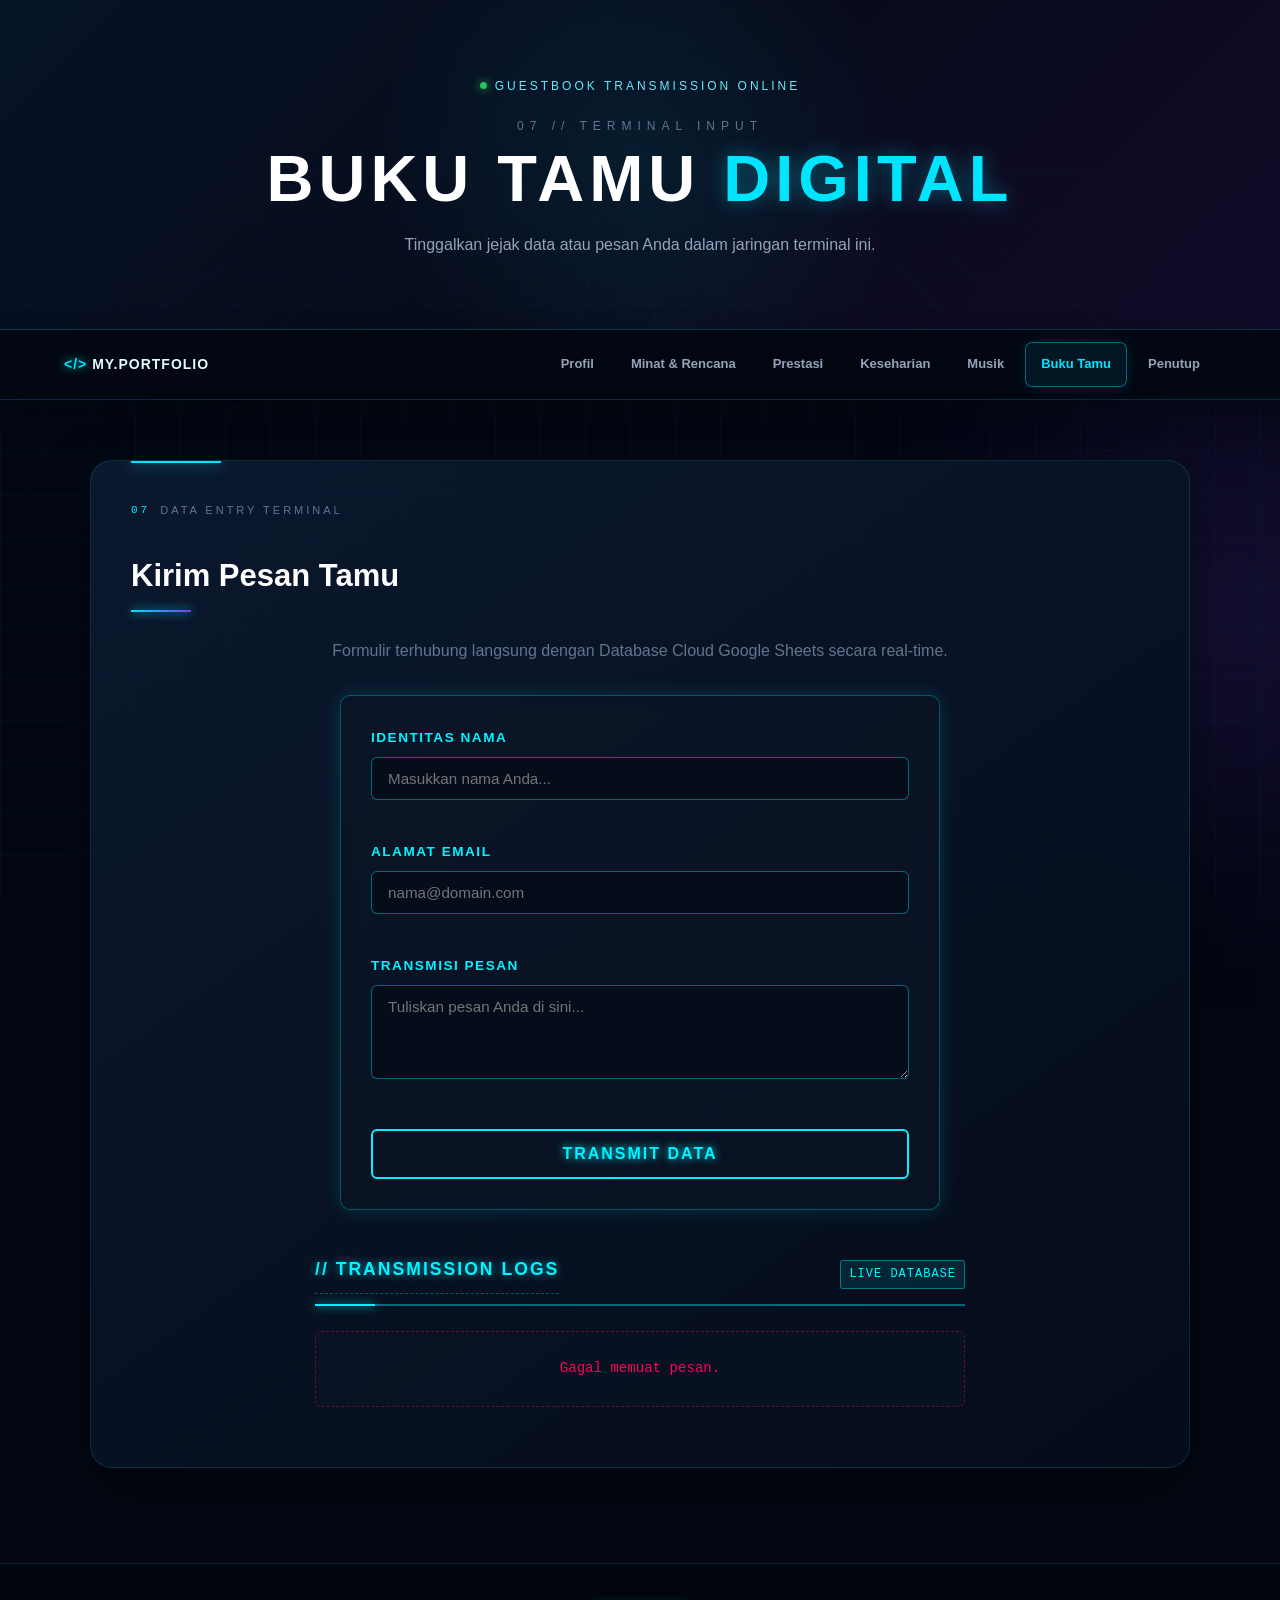
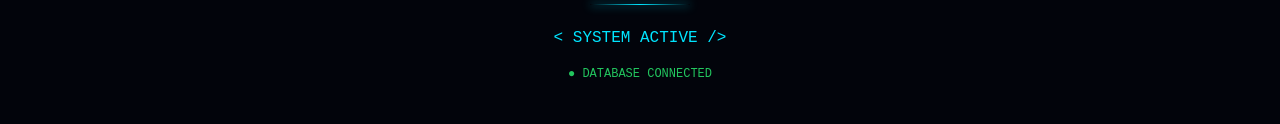
==== commit 695f2b1d: "Update guestbook section and subtitles in HTML" ====
--- a/bukutamu.html
+++ b/bukutamu.html
@@ -68,11 +68,14 @@
                     <span>TRANSMIT DATA</span>
                 </button>
             </form>
-            <!-- Tambahkan ini tepat di bawah tag </form> -->
+            <!-- DAFTAR PESAN TAMU CYBERPUNK -->
 <div class="guestbook-list-container">
-    <h3 class="cyber-subtitle">// DAFTAR PESAN TAMU</h3>
+    <div class="cyber-subtitle-wrapper">
+        <h3 class="cyber-subtitle">// TRANSMISSION LOGS</h3>
+        <span class="cyber-badge">LIVE DATABASE</span>
+    </div>
     <div id="guestbookMessages" class="messages-list">
-        <!-- Pesan dari pengunjung akan muncul di sini secara otomatis -->
+        <!-- Pesan dari pengunjung akan dimuat di sini oleh JavaScript -->
     </div>
 </div>
 
--- a/css/style.css
+++ b/css/style.css
@@ -3355,3 +3355,234 @@
     color: #ff0055;
     border: 1px solid #ff0055;
 }
+/* --- TAMPILAN DAFTAR PESAN TAMU --- */
+.guestbook-list-container {
+    max-width: 600px;
+    margin: 40px auto 0;
+    text-align: left;
+}
+
+.cyber-subtitle {
+    color: #00f3ff;
+    font-size: 1.1rem;
+    letter-spacing: 2px;
+    margin-bottom: 20px;
+    border-bottom: 1px dashed rgba(0, 243, 255, 0.3);
+    padding-bottom: 8px;
+}
+
+.messages-list {
+    display: flex;
+    flex-direction: column;
+    gap: 15px;
+}
+
+.message-card {
+    background: rgba(10, 20, 38, 0.6);
+    border-left: 3px solid #00f3ff;
+    border-top: 1px solid rgba(0, 243, 255, 0.2);
+    border-right: 1px solid rgba(0, 243, 255, 0.2);
+    border-bottom: 1px solid rgba(0, 243, 255, 0.2);
+    padding: 15px 20px;
+    border-radius: 4px;
+    box-shadow: 0 4px 10px rgba(0, 0, 0, 0.3);
+}
+
+.message-header {
+    display: flex;
+    justify-content: space-between;
+    align-items: center;
+    margin-bottom: 8px;
+}
+
+.sender-name {
+    color: #00f3ff;
+    font-weight: bold;
+    font-size: 0.95rem;
+}
+
+.message-date {
+    color: rgba(255, 255, 255, 0.5);
+    font-size: 0.75rem;
+    font-family: monospace;
+}
+
+.message-body {
+    color: #e0e0e0;
+    font-size: 0.9rem;
+    line-height: 1.4;
+    margin: 0;
+}
+
+.loading-text, .empty-text, .error-text {
+    color: rgba(0, 243, 255, 0.7);
+    font-family: monospace;
+    font-size: 0.85rem;
+    text-align: center;
+}
+/* ==========================================================
+   CYBERPUNK PREMIUM GUESTBOOK MESSAGES LIST
+   ========================================================== */
+.guestbook-list-container {
+    max-width: 650px;
+    margin: 45px auto 20px;
+    text-align: left;
+}
+
+.cyber-subtitle-wrapper {
+    display: flex;
+    align-items: center;
+    justify-content: space-between;
+    border-bottom: 2px solid rgba(0, 243, 255, 0.4);
+    padding-bottom: 10px;
+    margin-bottom: 25px;
+    position: relative;
+}
+
+.cyber-subtitle-wrapper::after {
+    content: '';
+    position: absolute;
+    bottom: -2px;
+    left: 0;
+    width: 60px;
+    height: 2px;
+    background: #00f3ff;
+    box-shadow: 0 0 10px #00f3ff;
+}
+
+.cyber-subtitle {
+    color: #00f3ff;
+    font-size: 1.1rem;
+    font-weight: 700;
+    letter-spacing: 2px;
+    margin: 0;
+    text-transform: uppercase;
+    text-shadow: 0 0 8px rgba(0, 243, 255, 0.6);
+}
+
+.cyber-badge {
+    font-family: monospace;
+    font-size: 0.75rem;
+    background: rgba(0, 243, 255, 0.1);
+    color: #00f3ff;
+    border: 1px solid rgba(0, 243, 255, 0.4);
+    padding: 3px 8px;
+    border-radius: 3px;
+    letter-spacing: 1px;
+}
+
+.messages-list {
+    display: flex;
+    flex-direction: column;
+    gap: 18px;
+}
+
+/* KARTU PESAN CYBER */
+.message-card {
+    position: relative;
+    background: linear-gradient(135deg, rgba(10, 22, 40, 0.85) 0%, rgba(5, 12, 24, 0.95) 100%);
+    border: 1px solid rgba(0, 243, 255, 0.25);
+    border-left: 4px solid #00f3ff;
+    padding: 18px 22px;
+    border-radius: 6px;
+    box-shadow: 0 8px 25px rgba(0, 0, 0, 0.5), inset 0 0 15px rgba(0, 243, 255, 0.03);
+    backdrop-filter: blur(10px);
+    transition: all 0.3s cubic-bezier(0.25, 0.8, 0.25, 1);
+    overflow: hidden;
+}
+
+.message-card::before {
+    content: '';
+    position: absolute;
+    top: 0;
+    right: 0;
+    width: 0;
+    height: 0;
+    border-style: solid;
+    border-width: 0 16px 16px 0;
+    border-color: transparent #00f3ff transparent transparent;
+    opacity: 0.7;
+}
+
+.message-card:hover {
+    transform: translateY(-3px);
+    border-color: rgba(0, 243, 255, 0.6);
+    border-left-color: #00f3ff;
+    box-shadow: 0 12px 30px rgba(0, 243, 255, 0.2), inset 0 0 20px rgba(0, 243, 255, 0.08);
+}
+
+.message-header {
+    display: flex;
+    justify-content: space-between;
+    align-items: center;
+    margin-bottom: 12px;
+    padding-bottom: 8px;
+    border-bottom: 1px solid rgba(255, 255, 255, 0.08);
+}
+
+.sender-info {
+    display: flex;
+    align-items: center;
+    gap: 8px;
+}
+
+.sender-icon {
+    color: #00f3ff;
+    font-size: 0.85rem;
+    filter: drop-shadow(0 0 4px #00f3ff);
+}
+
+.sender-name {
+    color: #ffffff;
+    font-weight: 700;
+    font-size: 0.95rem;
+    letter-spacing: 0.5px;
+}
+
+.message-date {
+    color: rgba(0, 243, 255, 0.7);
+    font-size: 0.78rem;
+    font-family: 'Courier New', Courier, monospace;
+    background: rgba(0, 243, 255, 0.05);
+    padding: 2px 8px;
+    border-radius: 3px;
+    border: 1px solid rgba(0, 243, 255, 0.15);
+}
+
+.message-body {
+    color: #d1d5db;
+    font-size: 0.92rem;
+    line-height: 1.6;
+    margin: 0;
+    word-break: break-word;
+}
+
+/* LOADING & STATUS STATES */
+.loading-text, .empty-text, .error-text {
+    font-family: 'Courier New', Courier, monospace;
+    font-size: 0.88rem;
+    text-align: center;
+    padding: 25px;
+    background: rgba(10, 20, 38, 0.5);
+    border: 1px dashed rgba(0, 243, 255, 0.3);
+    border-radius: 6px;
+}
+
+.loading-text {
+    color: #00f3ff;
+    animation: pulseGlow 1.5s infinite alternate;
+}
+
+.empty-text {
+    color: rgba(255, 255, 255, 0.6);
+}
+
+.error-text {
+    color: #ff0055;
+    border-color: rgba(255, 0, 85, 0.4);
+}
+
+@keyframes pulseGlow {
+    from { opacity: 0.6; }
+    to { opacity: 1; text-shadow: 0 0 10px #00f3ff; }
+}
